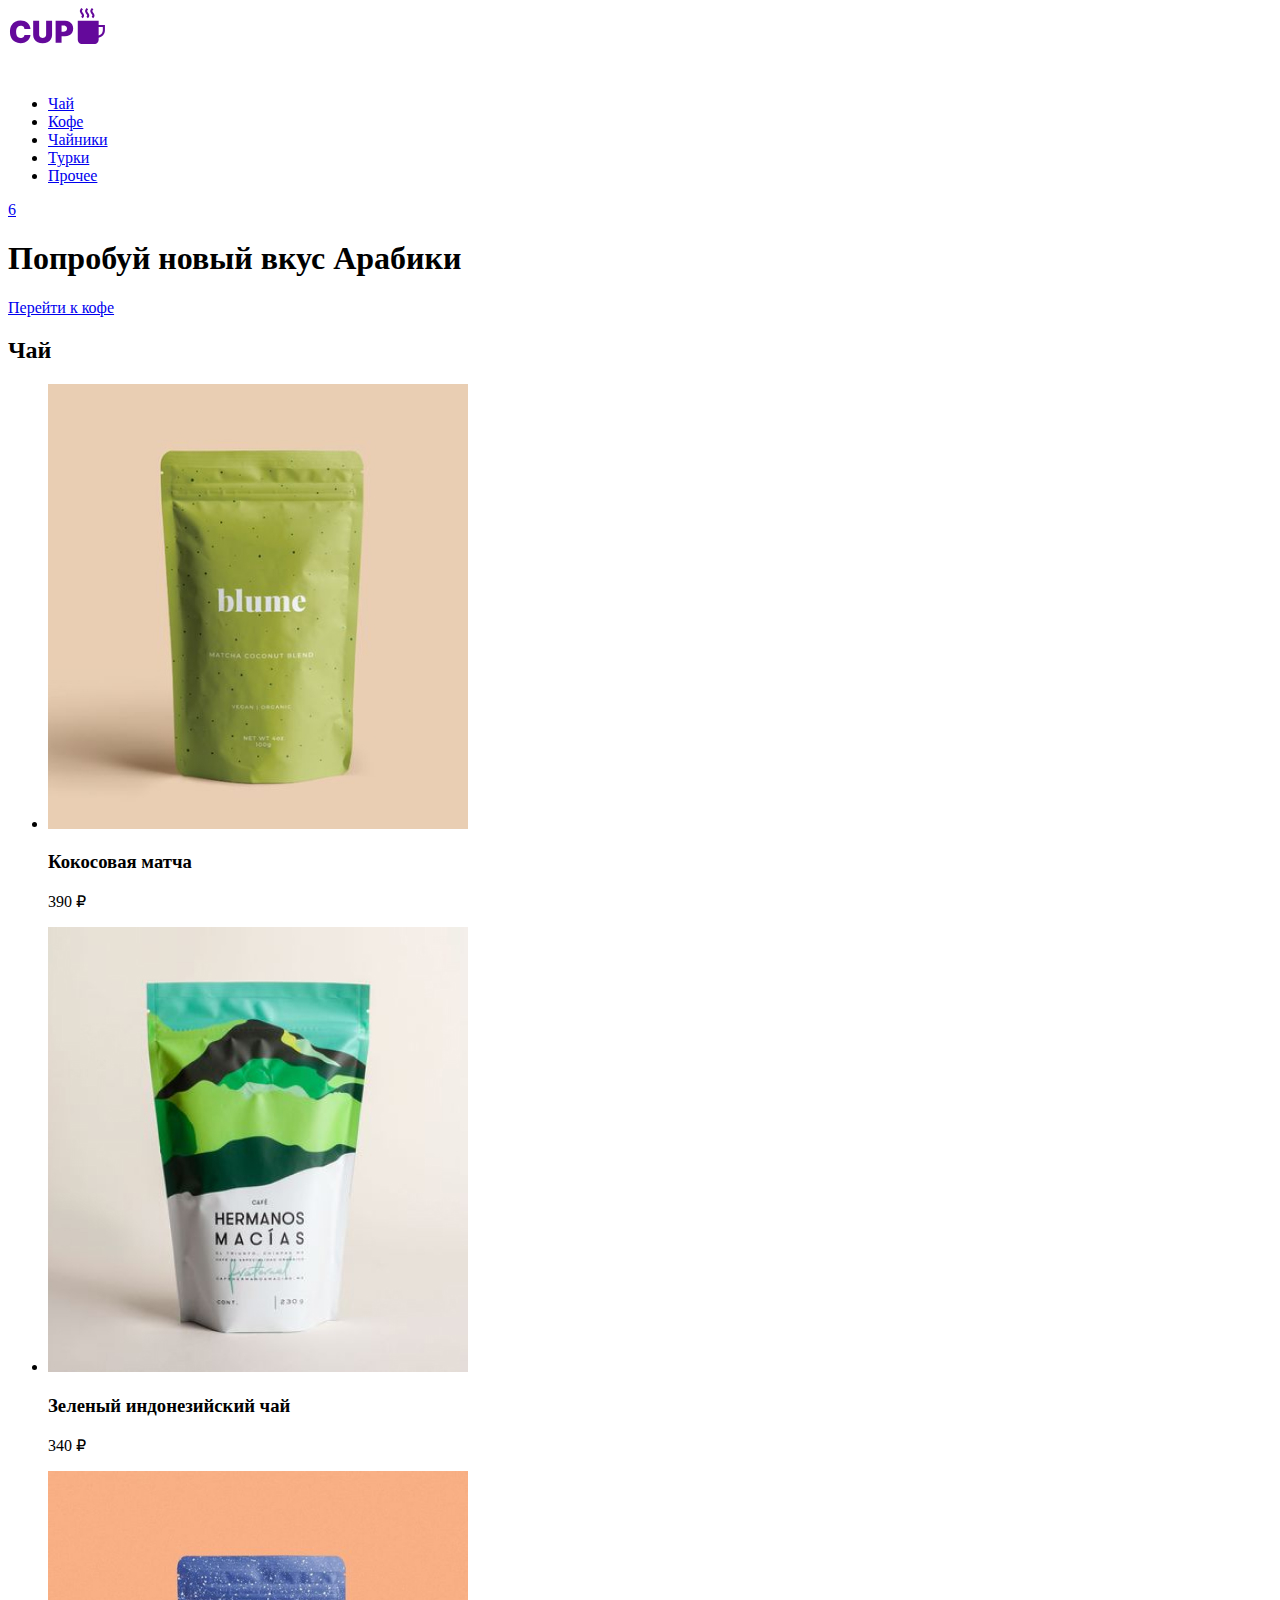
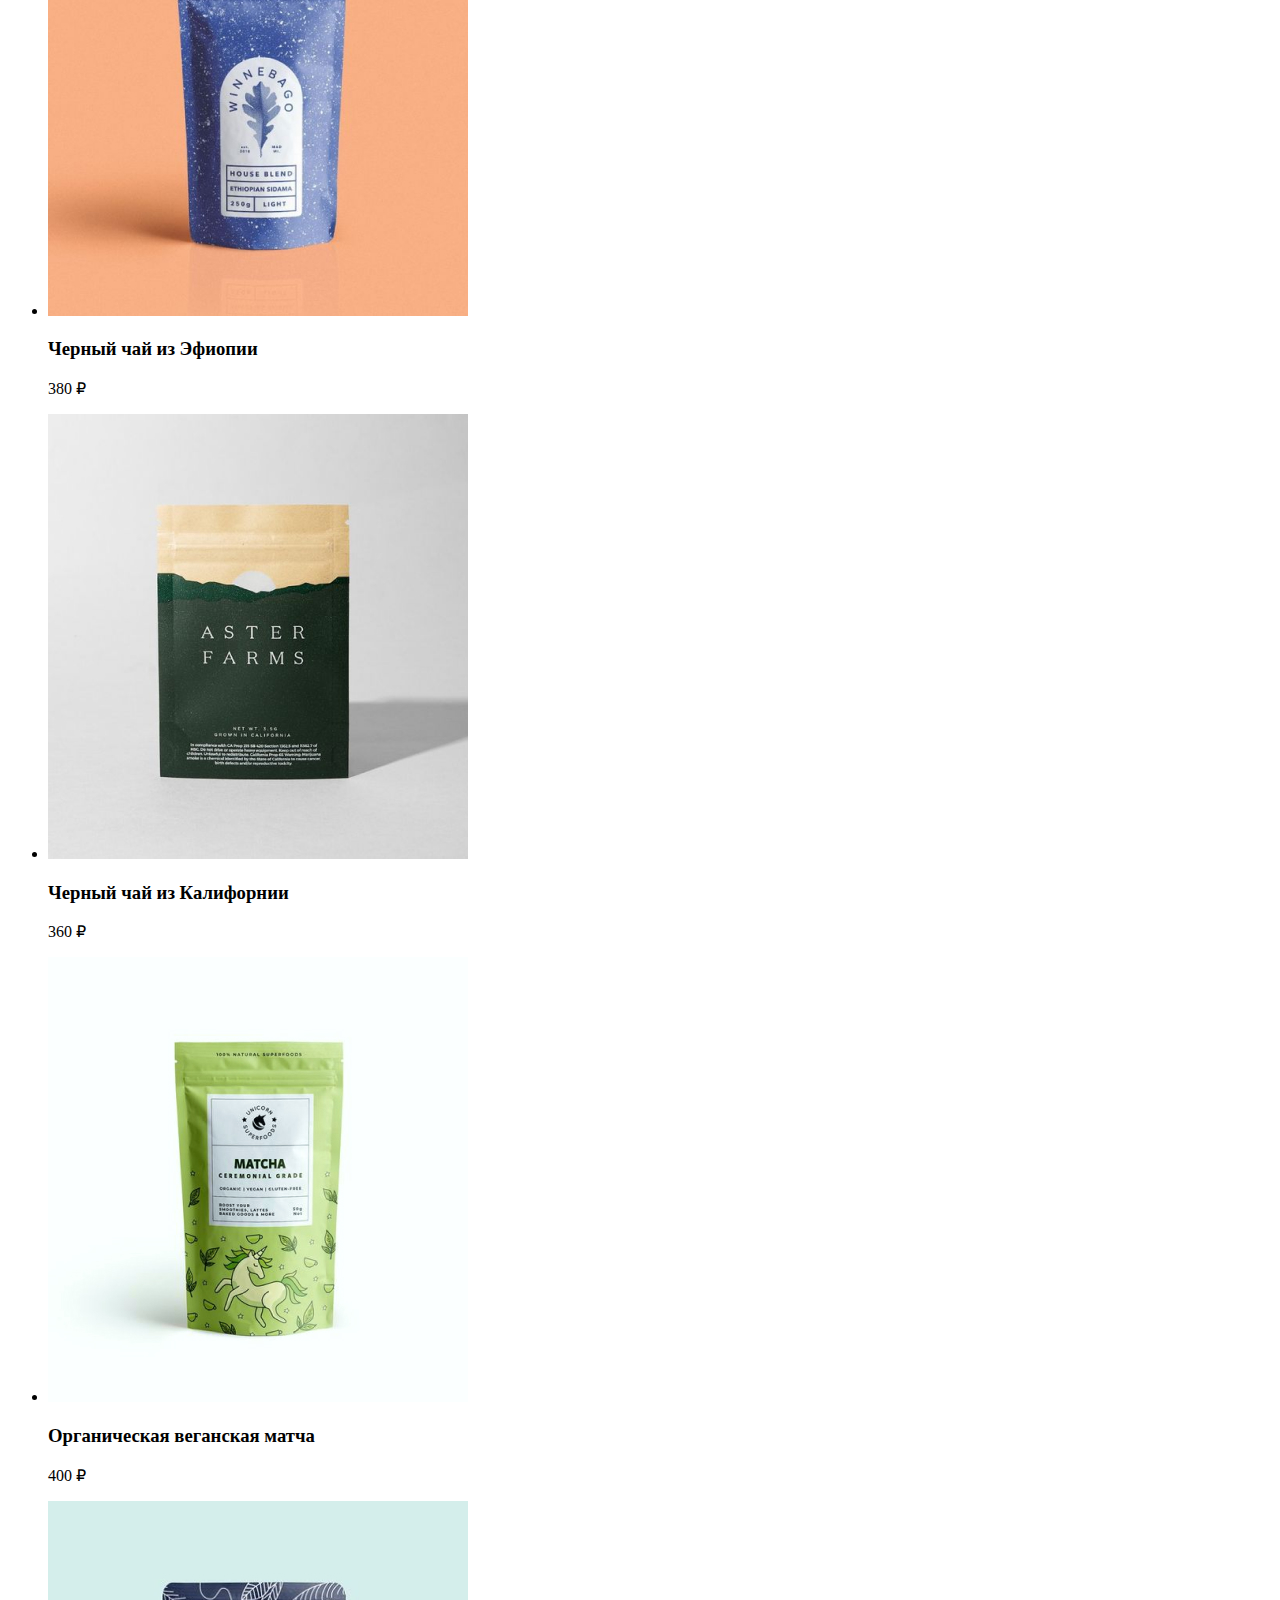
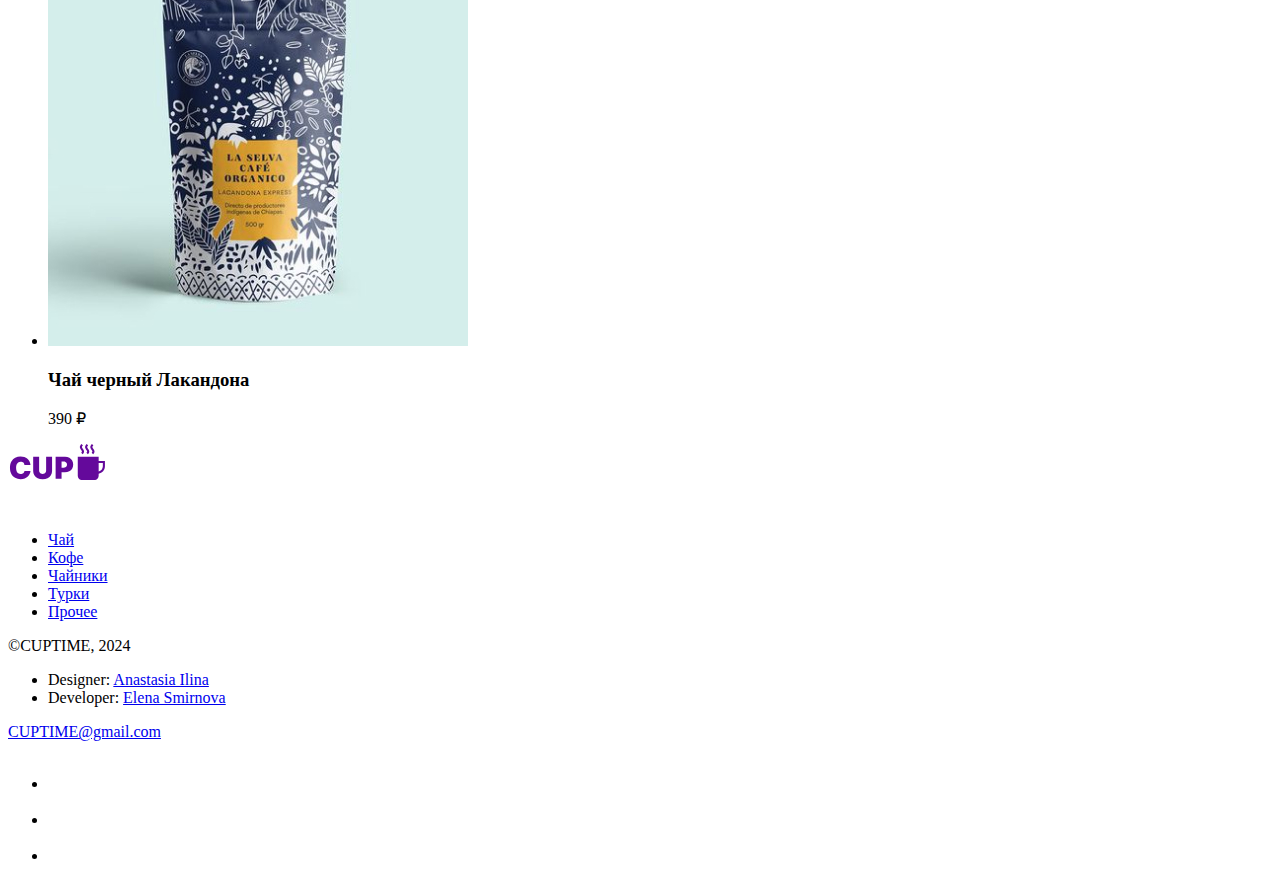
==== index.html @ 5218d551 "Cup Time" ====
<!DOCTYPE html>
<html lang="ru">

<head>
    <meta charset="UTF-8">
    <meta name="viewport" content="width=device-width, initial-scale=1.0">
    <title>Cup Time - магазин кофе и чая</title>
    <link rel="shortcut icon" type="image/x-icon" href="image/favicon.ico">
</head>

<body>
    <header class="header">
        <div class="container">
            <a class="header__logo-link">
                <img class="header__logo" src="image/logo.svg" alt="Логотип магазина Cup Time">
            </a>

            <nav class="header__nav">
                <ul class="header__menu">
                    <li class="header__menu-item">
                        <a class="header__menu-link" href="#!">Чай</a>
                    </li>
                    <li class="header__menu-item">
                        <a class="header__menu-link" href="#!">Кофе</a>
                    </li>
                    <li class="header__menu-item">
                        <a class="header__menu-link" href="#!">Чайники</a>
                    </li>
                    <li class="header__menu-item">
                        <a class="header__menu-link" href="#!">Турки</a>
                    </li>
                    <li class="header__menu-item">
                        <a class="header__menu-link" href="#!">Прочее</a>
                    </li>
                </ul>
            </nav>

            <a class="header__cart-link" href="cart.html">6</a>
        </div>
    </header>

    <main class="main">
        <section class="promo">
            <div class="container">
                <div class="promo__container">
                    <h1 class="promo__title">Попробуй новый вкус Арабики</h1>

                    <a class="promo__link" href="#!">Перейти к кофе</a>
                </div>
            </div>
        </section>

        <section class="products">
            <div class="container">
                <h2 class="products__title">Чай</h2>

                <ul class="products__list">
                    <li class="products__item">
                        <article class="product">
                            <img class="product__image" src="image/tea/photo-1.jpg" alt="Кокосовая матча">
                            <h3 class="product__title">Кокосовая матча</h3>
                            <p class="product__price">390 ₽</p>
                        </article>
                    </li>

                    <li class="products__item">
                        <article class="product">
                            <img class="product__image" src="image/tea/photo-2.jpg" alt="Зеленый индонезийский чай">
                            <h3 class="product__title">Зеленый индонезийский чай</h3>
                            <p class="product__price">340 ₽</p>
                        </article>
                    </li>

                    <li class="products__item">
                        <article class="product">
                            <img class="product__image" src="image/tea/photo-3.jpg" alt="Черный чай из Эфиопии">
                            <h3 class="product__title">Черный чай из Эфиопии</h3>
                            <p class="product__price">380 ₽</p>
                        </article>
                    </li>

                    <li class="products__item">
                        <article class="product">
                            <img class="product__image" src="image/tea/photo-4.jpg" alt="Черный чай из Калифорнии">
                            <h3 class="product__title">Черный чай из Калифорнии</h3>
                            <p class="product__price">360 ₽</p>
                        </article>
                    </li>

                    <li class="products__item">
                        <article class="product">
                            <img class="product__image" src="image/tea/photo-5.jpg" alt="Органическая веганская матча">
                            <h3 class="product__title">Органическая веганская матча</h3>
                            <p class="product__price">400 ₽</p>
                        </article>
                    </li>

                    <li class="products__item">
                        <article class="product">
                            <img class="product__image" src="image/tea/photo-6.jpg" alt="Чай черный Лакандона">
                            <h3 class="product__title">Чай черный Лакандона</h3>
                            <p class="product__price">390 ₽</p>
                        </article>
                    </li>
                </ul>
            </div>
        </section>
    </main>

    <footer class="footer">
        <div class="container footer__container">
            <a class="footer__logo-link">
                <img class="footer__logo" src="image/logo.svg" alt="Логотип магазина Cup Time">
            </a>

            <div class="footer__nav">
                <ul class="footer__menu">
                    <li class="footer__menu-item">
                        <a class="footer__menu-link" href="#!">Чай</a>
                    </li>
                    <li class="footer__menu-item">
                        <a class="footer__menu-link" href="#!">Кофе</a>
                    </li>
                    <li class="footer__menu-item">
                        <a class="footer__menu-link" href="#!">Чайники</a>
                    </li>
                    <li class="footer__menu-item">
                        <a class="footer__menu-link" href="#!">Турки</a>
                    </li>
                    <li class="footer__menu-item">
                        <a class="footer__menu-link" href="#!">Прочее</a>
                    </li>
                </ul>
            </div>

            <div class="footer__info">
                <p class="footer__copyright">&#169;CUPTIME, 2024</p>

                <ul class="footer__developers">
                    <li class="footer__developer">Designer:
                        <a class="footer__developer-link" href="https://t.me/Mrshmallowww" target="_blank">Anastasia Ilina</a>
                    </li>
                    <li class="footer__developer">Developer:
                        <a class="footer__developer-link" href="https://t.me/alien_allena" target="_blank">Elena Smirnova</a>
                    </li>
                </ul>
            </div>

            <div class="footer__contacts">
                <a class="footer__email" href="mailto:CUPTIME@gmail.com">CUPTIME@gmail.com</a>

                <ul class="footer__social">
                    <li class="footer__social-item">
                        <a class="footer__social-link" href="#!"  target="_blank">
                            <svg width="32" height="32" viewBox="0 0 32 32" fill="none"
                                xmlns="http://www.w3.org/2000/svg">
                                <path
                                    d="M16 3C8.824 3 3 8.824 3 16C3 23.176 8.824 29 16 29C23.176 29 29 23.176 29 16C29 8.824 23.176 3 16 3ZM22.032 11.84C21.837 13.894 20.992 18.886 20.563 21.187C20.381 22.162 20.017 22.487 19.679 22.526C18.925 22.591 18.353 22.032 17.625 21.551C16.481 20.797 15.831 20.329 14.726 19.601C13.439 18.756 14.271 18.288 15.012 17.534C15.207 17.339 18.535 14.31 18.6 14.037C18.609 13.9957 18.6078 13.9527 18.5965 13.9119C18.5852 13.8712 18.5641 13.8338 18.535 13.803C18.457 13.738 18.353 13.764 18.262 13.777C18.145 13.803 16.325 15.012 12.776 17.404C12.256 17.755 11.788 17.937 11.372 17.924C10.904 17.911 10.02 17.664 9.357 17.443C8.538 17.183 7.901 17.04 7.953 16.585C7.979 16.351 8.304 16.117 8.915 15.87C12.711 14.219 15.233 13.127 16.494 12.607C20.108 11.099 20.849 10.839 21.343 10.839C21.447 10.839 21.694 10.865 21.85 10.995C21.98 11.099 22.019 11.242 22.032 11.346C22.019 11.424 22.045 11.658 22.032 11.84Z"
                                    fill="white" />
                            </svg>
                        </a>
                    </li>

                    <li class="footer__social-item">
                        <a class="footer__social-link" href="#!"  target="_blank">
                            <svg width="32" height="32" viewBox="0 0 32 32" fill="none"
                                xmlns="http://www.w3.org/2000/svg">
                                <path
                                    d="M13.3337 20.0001L20.2537 16.0001L13.3337 12.0001V20.0001ZM28.747 9.56008C28.9203 10.1867 29.0403 11.0267 29.1203 12.0934C29.2137 13.1601 29.2537 14.0801 29.2537 14.8801L29.3337 16.0001C29.3337 18.9201 29.1203 21.0667 28.747 22.4401C28.4137 23.6401 27.6403 24.4134 26.4403 24.7467C25.8137 24.9201 24.667 25.0401 22.907 25.1201C21.1737 25.2134 19.587 25.2534 18.1203 25.2534L16.0003 25.3334C10.4137 25.3334 6.93366 25.1201 5.56033 24.7467C4.36033 24.4134 3.58699 23.6401 3.25366 22.4401C3.08033 21.8134 2.96033 20.9734 2.88033 19.9067C2.78699 18.8401 2.74699 17.9201 2.74699 17.1201L2.66699 16.0001C2.66699 13.0801 2.88033 10.9334 3.25366 9.56008C3.58699 8.36008 4.36033 7.58675 5.56033 7.25341C6.18699 7.08008 7.33366 6.96008 9.09366 6.88008C10.827 6.78675 12.4137 6.74675 13.8803 6.74675L16.0003 6.66675C21.587 6.66675 25.067 6.88008 26.4403 7.25341C27.6403 7.58675 28.4137 8.36008 28.747 9.56008Z"
                                    fill="white" />
                            </svg>
                        </a>
                    </li>

                    <li class="footer__social-item">
                        <a class="footer__social-link" href="#!"  target="_blank">
                            <svg width="32" height="32" viewBox="0 0 32 32" fill="none"
                                xmlns="http://www.w3.org/2000/svg">
                                <path
                                    d="M16 3C8.82021 3 3 8.82021 3 16C3 23.1798 8.82021 29 16 29C23.1798 29 29 23.1798 29 16C29 8.82021 23.1798 3 16 3ZM20.9996 17.667C20.9996 17.667 22.1493 18.8018 22.4323 19.3285C22.4404 19.3394 22.4445 19.3502 22.4472 19.3556C22.5623 19.5493 22.5894 19.6996 22.5325 19.812C22.4377 19.9989 22.1127 20.0909 22.0017 20.0991H19.9704C19.8296 20.0991 19.5344 20.0625 19.1769 19.816C18.902 19.6238 18.6311 19.3082 18.3671 19.0008C17.973 18.5431 17.6318 18.1477 17.2878 18.1477C17.2441 18.1476 17.2007 18.1545 17.1592 18.168C16.8992 18.252 16.566 18.623 16.566 19.6116C16.566 19.9203 16.3223 20.0977 16.1503 20.0977H15.22C14.9031 20.0977 13.2524 19.9867 11.7899 18.4443C9.99969 16.5552 8.38823 12.7662 8.37469 12.731C8.27312 12.4859 8.48302 12.3546 8.71187 12.3546H10.7634C11.037 12.3546 11.1264 12.5211 11.1886 12.6687C11.2618 12.8407 11.5299 13.5246 11.97 14.2937C12.6836 15.5477 13.121 16.0569 13.4718 16.0569C13.5375 16.0561 13.6021 16.0394 13.66 16.0081C14.1177 15.7535 14.0324 14.1218 14.0121 13.7832C14.0121 13.7196 14.0107 13.0533 13.7765 12.7337C13.6085 12.5022 13.3228 12.4142 13.1495 12.3817C13.2196 12.2849 13.3121 12.2064 13.419 12.1528C13.7331 11.9957 14.2992 11.9727 14.8611 11.9727H15.174C15.7833 11.9808 15.9404 12.0201 16.1611 12.0756C16.608 12.1826 16.6175 12.471 16.5782 13.4582C16.566 13.7385 16.5539 14.0554 16.5539 14.4292C16.5539 14.5104 16.5498 14.5971 16.5498 14.6892C16.5363 15.1916 16.52 15.7617 16.8748 15.9959C16.9211 16.025 16.9745 16.0404 17.0292 16.0406C17.1524 16.0406 17.5234 16.0406 18.5282 14.3168C18.8381 13.7619 19.1074 13.1853 19.334 12.5916C19.3543 12.5564 19.4139 12.448 19.4843 12.406C19.5362 12.3795 19.5939 12.3661 19.6522 12.3668H22.064C22.3267 12.3668 22.5068 12.406 22.5406 12.5076C22.6002 12.6687 22.5298 13.1603 21.4289 14.6512L20.9373 15.2999C19.9393 16.608 19.9393 16.6744 20.9996 17.667Z"
                                    fill="white" />
                            </svg>
                        </a>
                    </li>
                </ul>
            </div>
        </div>
    </footer>
</body>

</html>
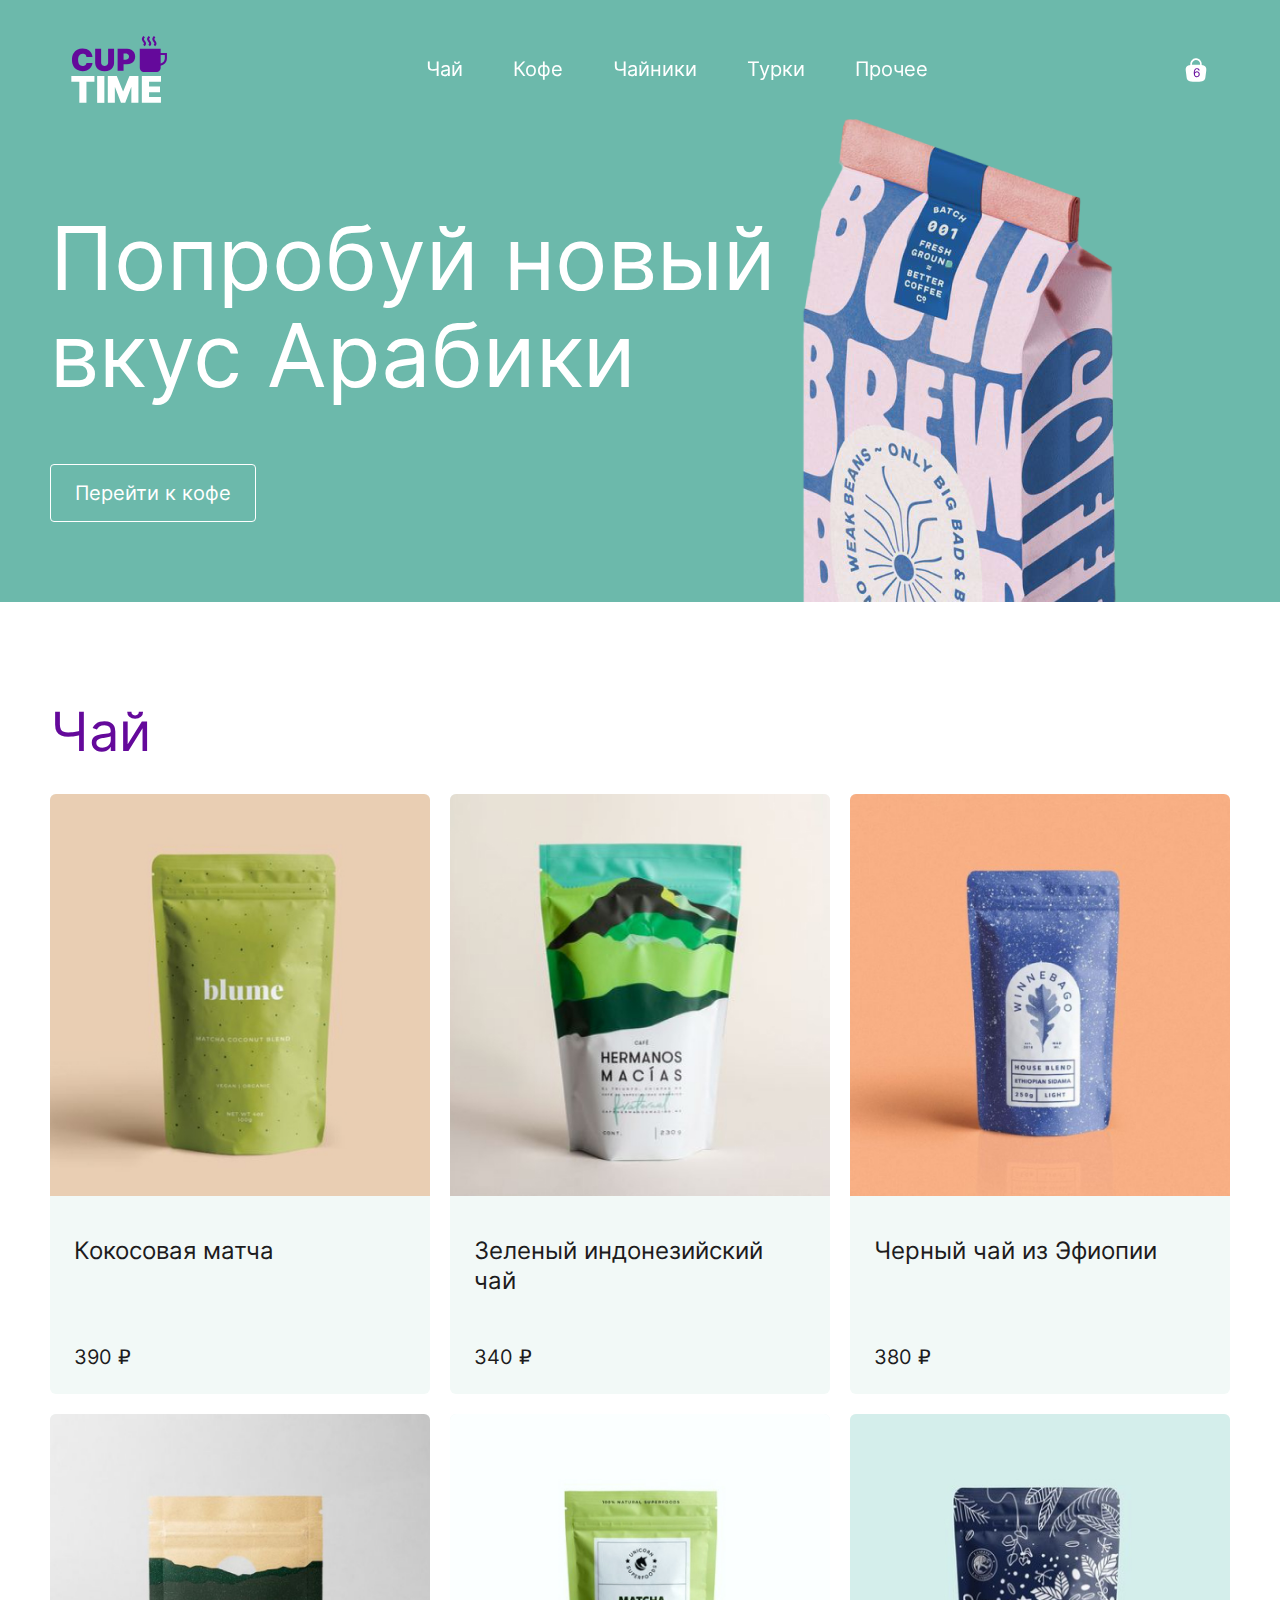
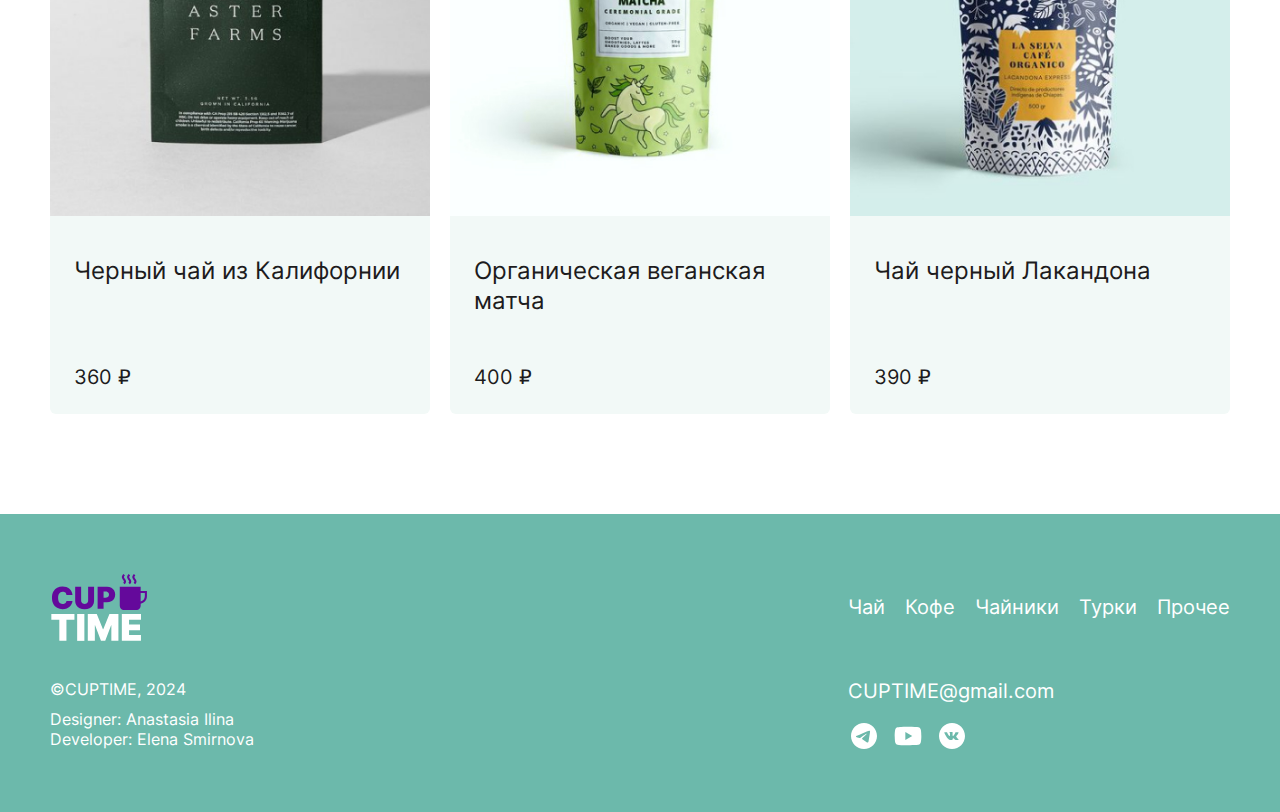
==== commit b1a3b83a: "Day2 - css" ====
--- a/index.html
+++ b/index.html
@@ -6,11 +6,13 @@
     <meta name="viewport" content="width=device-width, initial-scale=1.0">
     <title>Cup Time - магазин кофе и чая</title>
     <link rel="shortcut icon" type="image/x-icon" href="image/favicon.ico">
+    <link rel="stylesheet" href="css/normalize.css">
+    <link rel="stylesheet" href="css/style.css">
 </head>
 
 <body>
     <header class="header">
-        <div class="container">
+        <div class="container header__container">
             <a class="header__logo-link">
                 <img class="header__logo" src="image/logo.svg" alt="Логотип магазина Cup Time">
             </a>
@@ -57,49 +59,62 @@
                 <ul class="products__list">
                     <li class="products__item">
                         <article class="product">
-                            <img class="product__image" src="image/tea/photo-1.jpg" alt="Кокосовая матча">
-                            <h3 class="product__title">Кокосовая матча</h3>
-                            <p class="product__price">390 ₽</p>
+                                <img class="product__image" src="image/tea/photo-1.jpg" alt="Кокосовая матча">
+                            <div class="product__content">
+                                <h3 class="product__title">Кокосовая матча</h3>
+                                <p class="product__price">390 ₽</p>
+                            </div>
+
                         </article>
                     </li>
 
                     <li class="products__item">
                         <article class="product">
                             <img class="product__image" src="image/tea/photo-2.jpg" alt="Зеленый индонезийский чай">
-                            <h3 class="product__title">Зеленый индонезийский чай</h3>
-                            <p class="product__price">340 ₽</p>
+                            <div class="product__content">
+                                <h3 class="product__title">Зеленый индонезийский чай</h3>
+                                <p class="product__price">340 ₽</p>
+                            </div>
                         </article>
                     </li>
 
                     <li class="products__item">
                         <article class="product">
                             <img class="product__image" src="image/tea/photo-3.jpg" alt="Черный чай из Эфиопии">
-                            <h3 class="product__title">Черный чай из Эфиопии</h3>
-                            <p class="product__price">380 ₽</p>
+                            <div class="product__content">
+                                <h3 class="product__title">Черный чай из Эфиопии</h3>
+                                <p class="product__price">380 ₽</p>
+                            </div>
                         </article>
                     </li>
 
                     <li class="products__item">
                         <article class="product">
                             <img class="product__image" src="image/tea/photo-4.jpg" alt="Черный чай из Калифорнии">
-                            <h3 class="product__title">Черный чай из Калифорнии</h3>
-                            <p class="product__price">360 ₽</p>
+                            <div class="product__content">
+                                <h3 class="product__title">Черный чай из Калифорнии</h3>
+                                <p class="product__price">360 ₽</p>
+                            </div>
                         </article>
                     </li>
 
                     <li class="products__item">
                         <article class="product">
                             <img class="product__image" src="image/tea/photo-5.jpg" alt="Органическая веганская матча">
-                            <h3 class="product__title">Органическая веганская матча</h3>
-                            <p class="product__price">400 ₽</p>
+                            <div class="product__content">
+                                <h3 class="product__title">Органическая веганская матча</h3>
+                                <p class="product__price">400 ₽</p>
+                            </div>
                         </article>
                     </li>
 
                     <li class="products__item">
                         <article class="product">
                             <img class="product__image" src="image/tea/photo-6.jpg" alt="Чай черный Лакандона">
-                            <h3 class="product__title">Чай черный Лакандона</h3>
-                            <p class="product__price">390 ₽</p>
+                            <div class="product__content">
+                                <h3 class="product__title">Чай черный Лакандона</h3>
+                                <p class="product__price">390 ₽</p>
+                            </div>
                         </article>
                     </li>
                 </ul>
@@ -138,10 +153,12 @@
 
                 <ul class="footer__developers">
                     <li class="footer__developer">Designer:
-                        <a class="footer__developer-link" href="https://t.me/Mrshmallowww" target="_blank">Anastasia Ilina</a>
+                        <a class="footer__developer-link" href="https://t.me/Mrshmallowww" target="_blank">Anastasia
+                            Ilina</a>
                     </li>
                     <li class="footer__developer">Developer:
-                        <a class="footer__developer-link" href="https://t.me/alien_allena" target="_blank">Elena Smirnova</a>
+                        <a class="footer__developer-link" href="https://t.me/alien_allena" target="_blank">Elena
+                            Smirnova</a>
                     </li>
                 </ul>
             </div>
@@ -151,7 +168,7 @@
 
                 <ul class="footer__social">
                     <li class="footer__social-item">
-                        <a class="footer__social-link" href="#!"  target="_blank">
+                        <a class="footer__social-link" href="#!" target="_blank">
                             <svg width="32" height="32" viewBox="0 0 32 32" fill="none"
                                 xmlns="http://www.w3.org/2000/svg">
                                 <path
@@ -162,7 +179,7 @@
                     </li>
 
                     <li class="footer__social-item">
-                        <a class="footer__social-link" href="#!"  target="_blank">
+                        <a class="footer__social-link" href="#!" target="_blank">
                             <svg width="32" height="32" viewBox="0 0 32 32" fill="none"
                                 xmlns="http://www.w3.org/2000/svg">
                                 <path
@@ -173,7 +190,7 @@
                     </li>
 
                     <li class="footer__social-item">
-                        <a class="footer__social-link" href="#!"  target="_blank">
+                        <a class="footer__social-link" href="#!" target="_blank">
                             <svg width="32" height="32" viewBox="0 0 32 32" fill="none"
                                 xmlns="http://www.w3.org/2000/svg">
                                 <path
--- a/css/style.css
+++ b/css/style.css
@@ -0,0 +1,281 @@
+@font-face {
+    font-display: swap;
+    font-family: 'Inter';
+    font-style: normal;
+    font-weight: 400;
+    src: url('../fonts/inter-v13-cyrillic_latin-regular.woff2') format('woff2');
+}
+
+html {
+    box-sizing: border-box;
+}
+
+*,
+*::before,
+*::after {
+    box-sizing: inherit;
+}
+
+body {
+    font-family: 'Inter', sans-serif;
+    font-size: 20px;
+    font-weight: 400;
+    line-height: 1.24;
+    background-color: #fff;
+    color: #1d1c1d;
+}
+
+ul {
+    padding-left: 0;
+    margin-top: 0;
+    margin-bottom: 0;
+    list-style: none;
+}
+
+a {
+    color: inherit;
+    text-decoration: none;
+}
+
+img {
+    max-width: 100%;
+    height: auto;
+}
+
+.container {
+    max-width: 1400px;
+    margin: 0 auto;
+    padding: 0 50px;
+}
+
+.header {
+    position: absolute;
+    width: 100%;
+    top: 24px;
+    left: 50%;
+    padding: 0 24px;
+    transform: translateX(-50%);
+    color: #fff;
+}
+
+.header__container {
+    max-width: 1392px;
+    backdrop-filter: blur(60px);
+    background: rgba(108, 185, 171, 0.7);
+    padding: 12px 46px;
+    display: flex;
+    justify-content: space-between;
+    align-items: center;
+}
+
+.header__logo-link {
+    font-size: 0;
+}
+
+.header__menu {
+    display: flex;
+    align-items: center;
+    gap: 50px;
+}
+
+.header__menu-link:hover {
+    color: #64099b;
+    transition: color 0.5s ease;
+}
+
+.header__cart-link {
+    width: 28px;
+    height: 28px;
+    background-image: url('../image/bag.svg');
+    background-position: center;
+    background-repeat: no-repeat;
+    color: #64099b;
+    font-size: 12px;
+    text-align: center;
+    padding: 10px 4px 3px;
+}
+
+.promo {
+    background-color: #6cb9ab;
+    color: #fff;
+}
+
+.promo__container {
+    padding-top: 210px;
+    padding-bottom: 80px;
+    background-image: url("../image/promo.png");
+    background-position: right 113px bottom 0;
+    background-repeat: no-repeat;
+}
+
+.promo__title {
+    max-width: 788px;
+    font-size: 88px;
+    font-weight: 400;
+    line-height: 1.1;
+    margin-top: 0;
+    margin-bottom: 60px;
+}
+
+.promo__link {
+    display: inline-block;
+    border: 1px solid #fff;
+    border-radius: 4px;
+    padding: 16px 24px;
+}
+
+.promo__link:hover {
+    border: 1px solid #f0f0f0;
+    color: #f0f0f0;
+    transition: color 0.5s ease;
+}
+
+.promo__link:active {
+    border: 1px solid #64099b;
+    color: #64099b;
+    transition: color 0.5s ease;
+}
+
+
+.products {
+    padding: 100px 0;
+}
+
+.products__title {
+    font-size: 54px;
+    font-weight: 400;
+    line-height: 1.1;
+    color: #64099b;
+    margin-top: 0;
+    margin-bottom: 32px;
+}
+
+.products__list {
+    display: grid;
+    grid-template-columns: repeat(3, 1fr);
+    gap: 20px;
+}
+
+.product {
+    font-size: 0;
+    background-color: #f2f9f7;
+    color: #1d1c1d;
+    min-height: 600px;
+    border-radius: 6px;
+    display: flex;
+    flex-direction: column;
+    overflow: hidden;
+}
+
+.product__image {
+    width: 100%;
+}
+
+.product__content {
+    padding: 40px 24px 24px;
+    flex-grow: 1;
+    display: flex;
+    flex-direction: column;
+}
+
+.product__title {
+    flex-grow: 1;
+    font-weight: 400;
+    font-size: 24px;
+    margin-top: 0;
+    margin-bottom: 4px;
+    overflow: hidden;
+    text-overflow: ellipsis;
+    display: -webkit-box;
+    -webkit-line-clamp: 2;
+    -webkit-box-orient: vertical;
+}
+
+.product__price {
+    margin: 0;
+    font-size: 20px;
+}
+
+.footer {
+    background-color: #6cb9ab;
+    padding: 60px 0;
+    color: #fff;
+}
+
+.footer__container {
+    display: grid;
+    gap: 38px;
+    grid-template-columns: repeat(2, max-content);
+    justify-content: space-between;
+    align-items: center;
+}
+
+.footer__logo-link {
+    font-size: 0;
+}
+
+.footer__logo {
+    display: block;
+}
+
+.footer__nav {
+    display: flex;
+}
+
+.footer__menu {
+    list-style: none;
+    padding: 0;
+    margin: 0;
+    display: flex;
+    gap: 20px;
+}
+
+.footer__menu-link {
+    text-decoration: none;
+    font-size: 20px;
+}
+
+.footer__copyright {
+    margin: 0;
+    font-size: 16px;
+}
+
+.footer__developers {
+    list-style: none;
+    padding: 0;
+    margin: 10px 0 0;
+}
+
+.footer__developer {
+    font-size: 16px;
+}
+
+.footer__developer-link {
+    text-decoration: none;
+}
+
+.footer__contacts {
+    text-align: right;
+}
+
+.footer__email {
+    display: block;
+    text-align: left;
+    margin-bottom: 16px;
+    text-decoration: none;
+    font-size: 20px;
+}
+
+.footer__social {
+    list-style: none;
+    padding: 0;
+    margin: 0;
+    display: flex;
+    gap: 12px;
+}
+
+.footer__social-link {
+    display: block;
+    width: 32px;
+    height: 32px;
+}